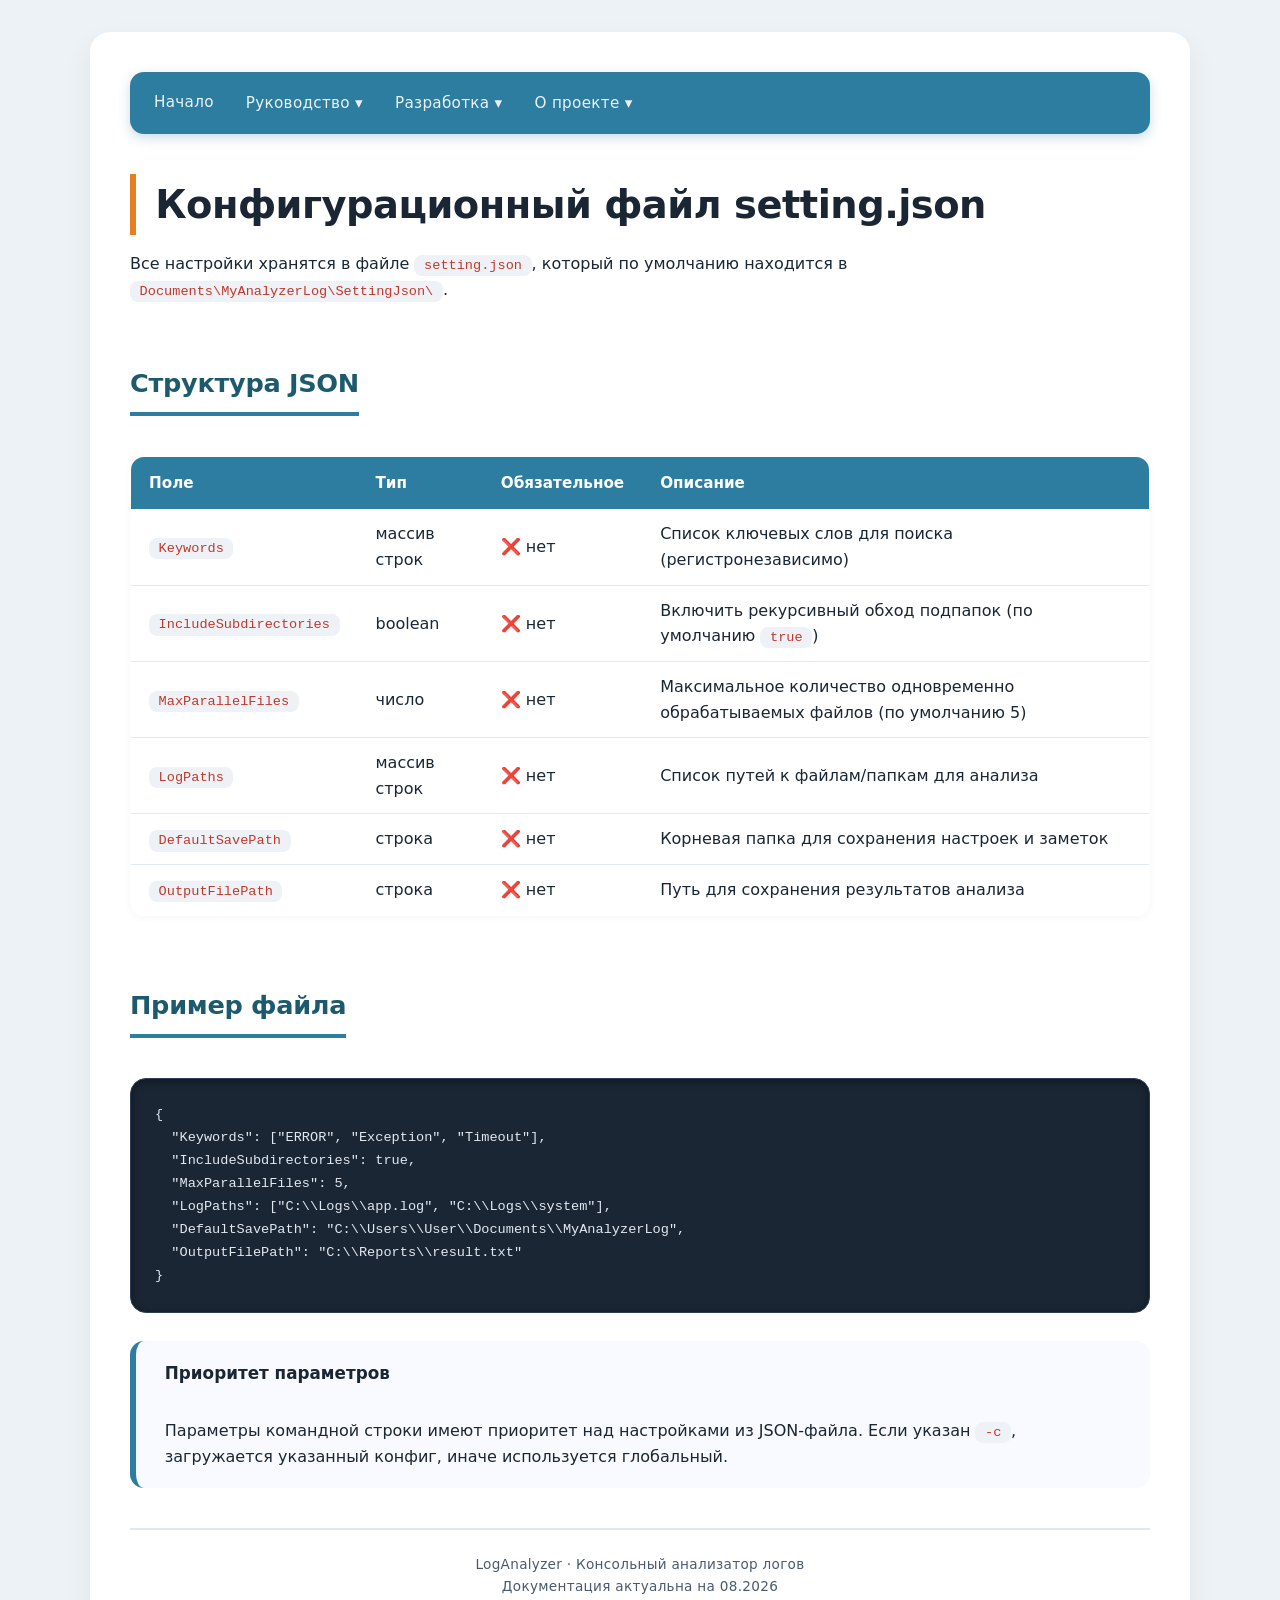
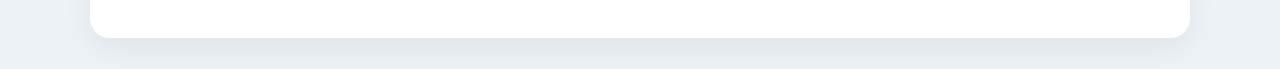
==== configuration.html @ 426ff7e9 "Добавлен веб-сайт в ветку gp-pages" ====
<!DOCTYPE html>
<html lang="ru">
<head>
    <meta charset="UTF-8">
    <meta name="viewport" content="width=device-width, initial-scale=1.0">
    <title>Конфигурация — LogAnalyzer</title>
    <link rel="stylesheet" href="styles.css">
</head>
<body>
<div class="container">
    <nav id="nav-placeholder"></nav>

    <h1>Конфигурационный файл setting.json</h1>
    <p>Все настройки хранятся в файле <code>setting.json</code>, который по умолчанию находится в <code>Documents\MyAnalyzerLog\SettingJson\</code>.</p>

    <h2>Структура JSON</h2>
    <table>
        <thead><tr><th>Поле</th><th>Тип</th><th>Обязательное</th><th>Описание</th></tr></thead>
        <tbody>
            <tr><td><code>Keywords</code></td><td>массив строк</td><td>❌ нет</td><td>Список ключевых слов для поиска (регистронезависимо)</td></tr>
            <tr><td><code>IncludeSubdirectories</code></td><td>boolean</td><td>❌ нет</td><td>Включить рекурсивный обход подпапок (по умолчанию <code>true</code>)</td></tr>
            <tr><td><code>MaxParallelFiles</code></td><td>число</td><td>❌ нет</td><td>Максимальное количество одновременно обрабатываемых файлов (по умолчанию 5)</td></tr>
            <tr><td><code>LogPaths</code></td><td>массив строк</td><td>❌ нет</td><td>Список путей к файлам/папкам для анализа</td></tr>
            <tr><td><code>DefaultSavePath</code></td><td>строка</td><td>❌ нет</td><td>Корневая папка для сохранения настроек и заметок</td></tr>
            <tr><td><code>OutputFilePath</code></td><td>строка</td><td>❌ нет</td><td>Путь для сохранения результатов анализа</td></tr>
        </tbody>
    </table>

    <h2>Пример файла</h2>
    <pre>{
  "Keywords": ["ERROR", "Exception", "Timeout"],
  "IncludeSubdirectories": true,
  "MaxParallelFiles": 5,
  "LogPaths": ["C:\\Logs\\app.log", "C:\\Logs\\system"],
  "DefaultSavePath": "C:\\Users\\User\\Documents\\MyAnalyzerLog",
  "OutputFilePath": "C:\\Reports\\result.txt"
}</pre>

    <div class="note">
        <strong>Приоритет параметров</strong><br>
        Параметры командной строки имеют приоритет над настройками из JSON-файла. Если указан <code>-c</code>, загружается указанный конфиг, иначе используется глобальный.
    </div>

    <div id="footer-placeholder"></div>
</div>
<script src="loadTopBottom.js"></script>
</body>
</html>
---- styles.css ----
/* ========================================
   БАЗОВЫЕ СТИЛИ
   ======================================== */
:root {
    --primary: #2c7da0;
    --primary-dark: #1e5a6e;
    --accent-orange: #e67e22;
    --accent-green: #27ae60;
    --accent-red: #c0392b;
    --bg-light: #f8faff;
    --text-dark: #1a2634;
    --text-muted: #4a5a6e;
    --border-light: #e2e8f0;
    --shadow-card: 0 12px 30px rgba(0, 0, 0, 0.06);
    --shadow-hover: 0 16px 40px rgba(44, 125, 160, 0.12);
}

body {
    font-family: 'Segoe UI', Roboto, system-ui, sans-serif;
    max-width: 1100px;
    margin: 2rem auto;
    padding: 0 20px;
    background-color: #edf2f7;
    color: var(--text-dark);
    line-height: 1.6;
}

.container {
    background: #ffffff;
    border-radius: 20px;
    box-shadow: var(--shadow-card);
    padding: 2.5rem;
    transition: box-shadow 0.3s ease;
}

/* ========================================
   НАВИГАЦИЯ
   ======================================== */
nav {
    background: var(--primary);
    padding: 0.6rem 1.5rem;
    border-radius: 14px;
    margin-bottom: 2.5rem;
    display: flex;
    gap: 2rem;
    flex-wrap: wrap;
    align-items: center;
    box-shadow: 0 4px 12px rgba(44, 125, 160, 0.25);
}

nav a {
    color: rgba(255, 255, 255, 0.9);
    text-decoration: none;
    font-weight: 500;
    padding: 0.5rem 0;
    border-bottom: 2px solid transparent;
    transition: all 0.2s;
    font-size: 0.95rem;
    letter-spacing: 0.3px;
}

nav a:hover {
    color: #ffffff;
    border-bottom-color: #ffffff;
    opacity: 1;
}

.dropbtn {
    cursor: pointer;
    color: rgba(255, 255, 255, 0.9);
    font-weight: 500;
    padding: 0.5rem 0;
}

.dropdown-content {
    display: none;
    position: absolute;
    background: #ffffff;
    min-width: 220px;
    border-radius: 12px;
    z-index: 100;
    padding: 0.5rem 0;
    box-shadow: 0 12px 30px rgba(0, 0, 0, 0.12);
    border: 1px solid var(--border-light);
}

.dropdown-content a {
    color: var(--text-dark);
    padding: 0.6rem 1.5rem;
    display: block;
    font-weight: 400;
    border-bottom: none;
}

.dropdown-content a:hover {
    background: var(--bg-light);
    color: var(--primary);
    border-bottom: none;
}

.dropdown:hover .dropdown-content {
    display: block;
}

/* ========================================
   ЗАГОЛОВКИ
   ======================================== */
h1 {
    font-size: 2.4rem;
    font-weight: 700;
    margin-top: 0;
    margin-bottom: 0.5rem;
    color: var(--text-dark);
    letter-spacing: -0.5px;
    border-left: 6px solid var(--accent-orange);
    padding-left: 1.2rem;
}

h2 {
    font-size: 1.6rem;
    font-weight: 600;
    margin-top: 2.8rem;
    margin-bottom: 1rem;
    color: var(--primary-dark);
    padding-bottom: 0.5rem;
    border-bottom: 4px solid var(--primary);
    display: inline-block;
    letter-spacing: -0.3px;
}

h3 {
    font-size: 1.2rem;
    font-weight: 600;
    color: var(--text-dark);
    margin: 1.5rem 0 0.5rem 0;
}

/* ========================================
   ТЕКСТ И ВЫДЕЛЕНИЯ
   ======================================== */
.lead {
    font-size: 1.2rem;
    font-weight: 400;
    color: var(--text-muted);
    border-left: 4px solid var(--primary);
    padding-left: 1.5rem;
    margin: 1.5rem 0;
    background: var(--bg-light);
    padding: 1rem 1.5rem;
    border-radius: 0 12px 12px 0;
}

.accent {
    color: var(--primary);
    font-weight: 700;
    border-bottom: 2px solid var(--accent-orange);
    padding-bottom: 1px;
}

.highlight {
    font-weight: 700;
    color: #ffffff;
    background: var(--primary);
    padding: 0.1rem 0.5rem;
    border-radius: 6px;
    font-size: 0.9em;
}

.text-success {
    color: var(--accent-green);
    font-weight: 600;
}

.text-warning {
    color: var(--accent-orange);
    font-weight: 600;
}

.text-danger {
    color: var(--accent-red);
    font-weight: 600;
}

/* Список с контрастными маркерами */
.feature-list {
    list-style: none;
    padding-left: 0;
}

.feature-list li {
    padding: 0.5rem 0 0.5rem 2.2rem;
    position: relative;
    font-weight: 450;
    border-bottom: 1px solid var(--bg-light);
}

.feature-list li::before {
    content: "";
    position: absolute;
    left: 0;
    top: 0.8rem;
    width: 14px;
    height: 14px;
    background: var(--primary);
    border-radius: 4px;
    transform: rotate(45deg);
    opacity: 0.7;
}

.feature-list li:last-child {
    border-bottom: none;
}

/* ========================================
   БЛОКИ (заметки, предупреждения)
   ======================================== */
.note {
    padding: 1.2rem 1.8rem;
    border-radius: 14px;
    margin: 1.8rem 0;
    border-left: 6px solid var(--primary);
    background: var(--bg-light);
    font-weight: 450;
}

.note-warning {
    border-left-color: var(--accent-orange);
    background: #fef9f0;
}

.note-success {
    border-left-color: var(--accent-green);
    background: #f0faf4;
}

.note-danger {
    border-left-color: var(--accent-red);
    background: #fdf0ee;
}

.note strong {
    color: var(--text-dark);
    font-size: 1.05rem;
    display: block;
    margin-bottom: 0.3rem;
}

/* ========================================
   КОД
   ======================================== */
code {
    background: #eef2f7;
    padding: 0.2rem 0.6rem;
    border-radius: 8px;
    font-family: 'Fira Code', 'Cascadia Code', monospace;
    font-size: 0.85em;
    color: var(--accent-red);
    font-weight: 500;
}

pre {
    background: #1a2634;
    color: #e2e8f0;
    padding: 1.5rem;
    border-radius: 16px;
    overflow-x: auto;
    font-family: 'Fira Code', monospace;
    font-size: 0.85rem;
    line-height: 1.7;
    margin: 1.5rem 0;
    box-shadow: inset 0 2px 8px rgba(0, 0, 0, 0.4);
    border: 1px solid #2d3e56;
}

.cmd-comment {
    color: #6a8ca0;
    font-style: italic;
}

.cmd-arg {
    color: #f4b942;
    font-weight: 600;
}

.cmd-flag {
    color: #7ec8e3;
    font-weight: 600;
}

/* ========================================
   ТАБЛИЦЫ
   ======================================== */
table {
    width: 100%;
    border-collapse: collapse;
    margin: 1.5rem 0;
    background: #ffffff;
    border-radius: 14px;
    overflow: hidden;
    box-shadow: 0 2px 8px rgba(0, 0, 0, 0.04);
    border: 1px solid var(--border-light);
}

th {
    background: var(--primary);
    color: #ffffff;
    font-weight: 600;
    padding: 14px 18px;
    text-align: left;
    font-size: 0.95rem;
}

td {
    padding: 12px 18px;
    border-bottom: 1px solid var(--border-light);
    background: #ffffff;
}

tr:hover td {
    background: var(--bg-light);
}

tr:last-child td {
    border-bottom: none;
}

/* ========================================
   КНОПКИ
   ======================================== */
.btn {
    background: var(--primary);
    color: white;
    border: none;
    padding: 10px 22px;
    border-radius: 10px;
    cursor: pointer;
    font-weight: 600;
    font-size: 0.95rem;
    transition: all 0.25s;
    box-shadow: 0 4px 8px rgba(44, 125, 160, 0.2);
    display: inline-block;
}

.btn:hover {
    background: var(--primary-dark);
    transform: translateY(-2px);
    box-shadow: 0 8px 18px rgba(44, 125, 160, 0.3);
}

.btn-small {
    padding: 5px 14px;
    font-size: 0.8rem;
}

.btn-success {
    background: var(--accent-green);
}

.btn-success:hover {
    background: #1e8449;
}

/* ========================================
   ССЫЛКИ
   ======================================== */
.doc-link {
    font-weight: 600;
    color: var(--primary);
    text-decoration: none;
    border-bottom: 3px solid transparent;
    transition: all 0.2s;
}

.doc-link:hover {
    border-bottom-color: var(--accent-orange);
    color: var(--primary-dark);
}

.nav-links {
    font-size: 1.05rem;
    line-height: 1.8;
}

/* ========================================
   ФУТЕР
   ======================================== */
footer {
    margin-top: 2.5rem;
    font-size: 0.85rem;
    color: var(--text-muted);
    text-align: center;
    border-top: 2px solid var(--border-light);
    padding-top: 1.5rem;
    letter-spacing: 0.3px;
}

/* ========================================
   АДАПТИВ (мобильные)
   ======================================== */
@media (max-width: 700px) {
    .container {
        padding: 1.5rem;
    }

    h1 {
        font-size: 1.8rem;
    }

    nav {
        flex-direction: column;
        align-items: stretch;
        gap: 0.2rem;
    }

    .menu-toggle {
        display: inline-block;
        cursor: pointer;
        font-size: 1.5rem;
        color: white;
        align-self: center;
    }

    nav > a,
    nav > .dropdown {
        display: none;
    }

    nav.responsive > a,
    nav.responsive > .dropdown {
        display: block;
        width: 100%;
    }

    .dropdown-content {
        position: static;
        box-shadow: none;
        border: none;
        background: rgba(255, 255, 255, 0.1);
    }

    .dropdown-content a {
        color: white;
    }

    .dropdown-content a:hover {
        background: rgba(255, 255, 255, 0.1);
    }

    th, td {
        padding: 10px;
    }

    pre {
        font-size: 0.75rem;
        padding: 1rem;
    }
}

/* ========================================
   ДОПОЛНИТЕЛЬНО: скрытый гамбургер (по умолчанию)
   ======================================== */
.menu-toggle {
    display: none;
}

/* Показываем гамбургер только на мобильных (уже через медиа-запрос) */
@media (max-width: 700px) {
    .menu-toggle {
        display: inline-block;
    }
}
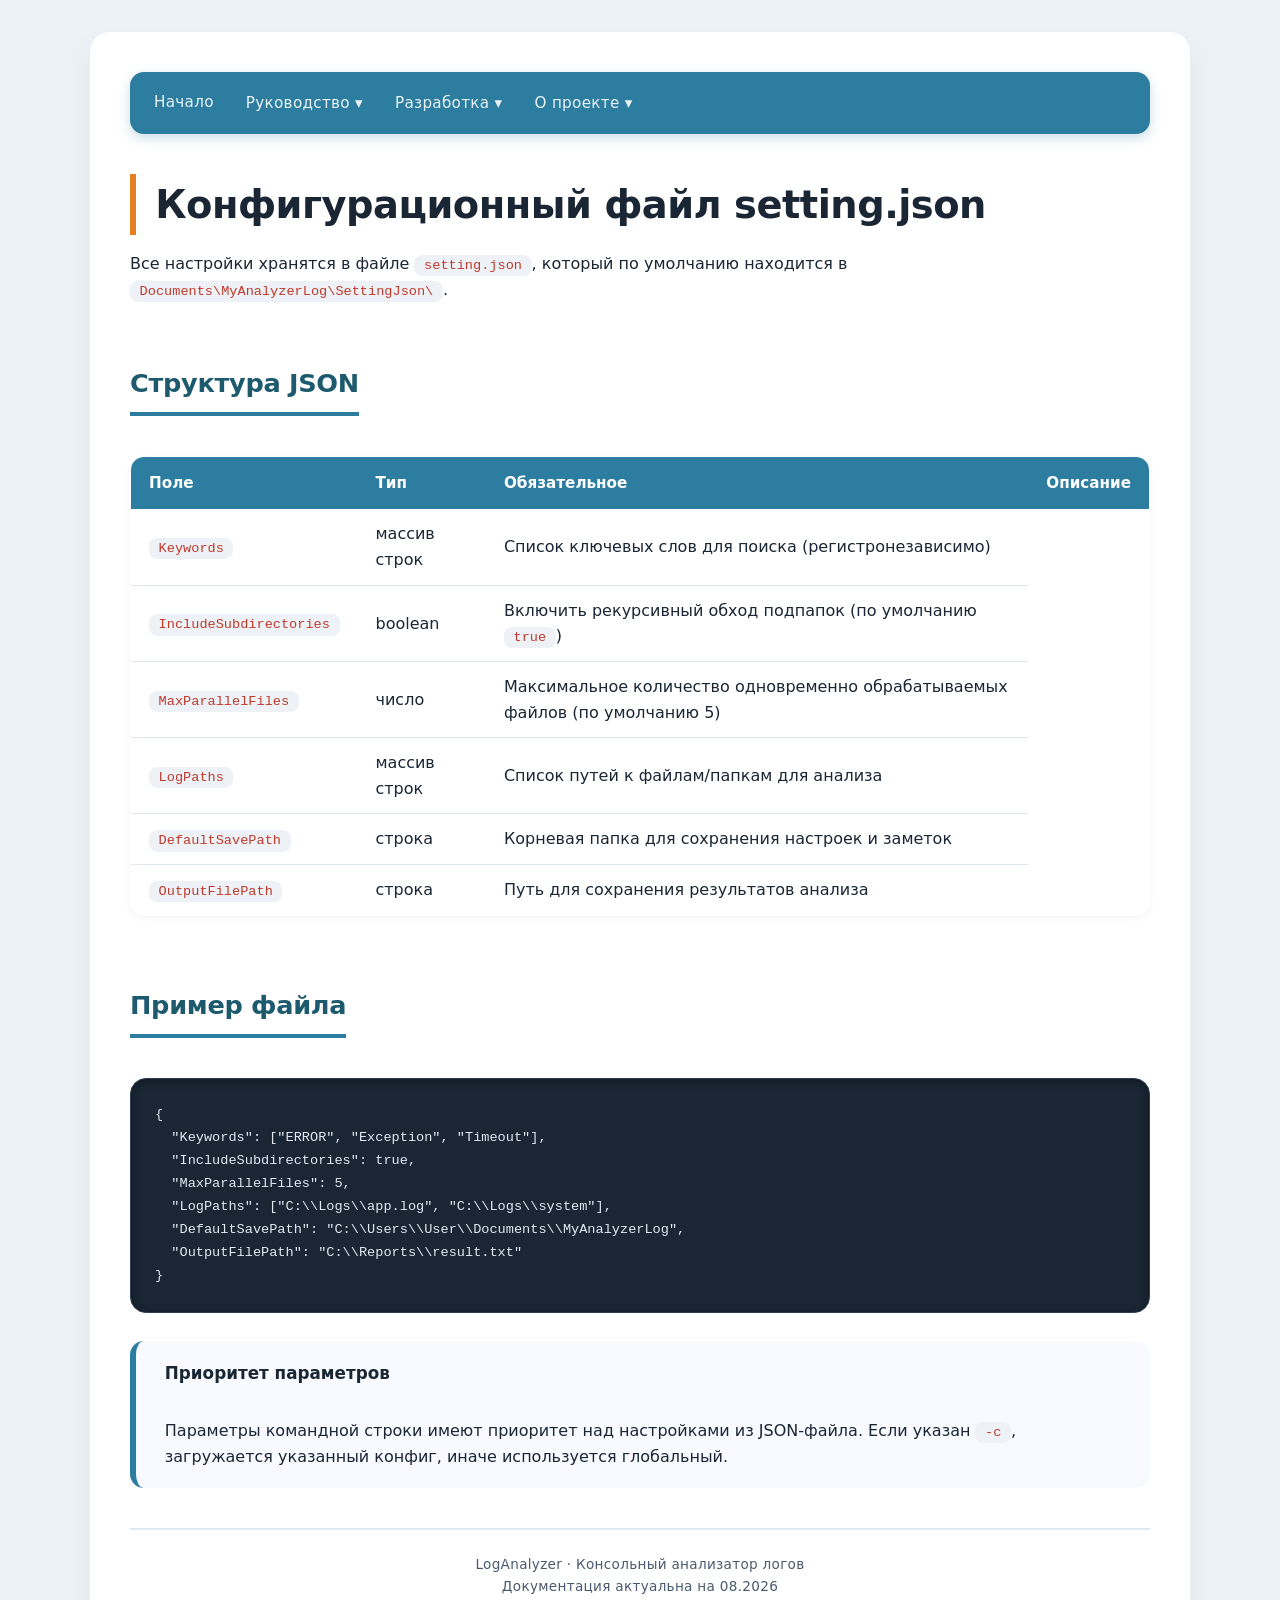
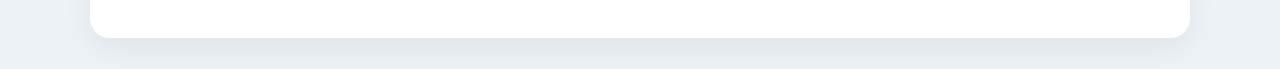
==== commit c30fa79d: "Update configuration.html" ====
--- a/configuration.html
+++ b/configuration.html
@@ -18,12 +18,12 @@
     <table>
         <thead><tr><th>Поле</th><th>Тип</th><th>Обязательное</th><th>Описание</th></tr></thead>
         <tbody>
-            <tr><td><code>Keywords</code></td><td>массив строк</td><td>❌ нет</td><td>Список ключевых слов для поиска (регистронезависимо)</td></tr>
-            <tr><td><code>IncludeSubdirectories</code></td><td>boolean</td><td>❌ нет</td><td>Включить рекурсивный обход подпапок (по умолчанию <code>true</code>)</td></tr>
-            <tr><td><code>MaxParallelFiles</code></td><td>число</td><td>❌ нет</td><td>Максимальное количество одновременно обрабатываемых файлов (по умолчанию 5)</td></tr>
-            <tr><td><code>LogPaths</code></td><td>массив строк</td><td>❌ нет</td><td>Список путей к файлам/папкам для анализа</td></tr>
-            <tr><td><code>DefaultSavePath</code></td><td>строка</td><td>❌ нет</td><td>Корневая папка для сохранения настроек и заметок</td></tr>
-            <tr><td><code>OutputFilePath</code></td><td>строка</td><td>❌ нет</td><td>Путь для сохранения результатов анализа</td></tr>
+            <tr><td><code>Keywords</code></td><td>массив строк</td><td>Список ключевых слов для поиска (регистронезависимо)</td></tr>
+            <tr><td><code>IncludeSubdirectories</code></td><td>boolean</td><td>Включить рекурсивный обход подпапок (по умолчанию <code>true</code>)</td></tr>
+            <tr><td><code>MaxParallelFiles</code></td><td>число</td><td>Максимальное количество одновременно обрабатываемых файлов (по умолчанию 5)</td></tr>
+            <tr><td><code>LogPaths</code></td><td>массив строк</td><td>Список путей к файлам/папкам для анализа</td></tr>
+            <tr><td><code>DefaultSavePath</code></td><td>строка</td><td>Корневая папка для сохранения настроек и заметок</td></tr>
+            <tr><td><code>OutputFilePath</code></td><td>строка</td><td>Путь для сохранения результатов анализа</td></tr>
         </tbody>
     </table>
 
@@ -46,4 +46,4 @@
 </div>
 <script src="loadTopBottom.js"></script>
 </body>
-</html>+</html>
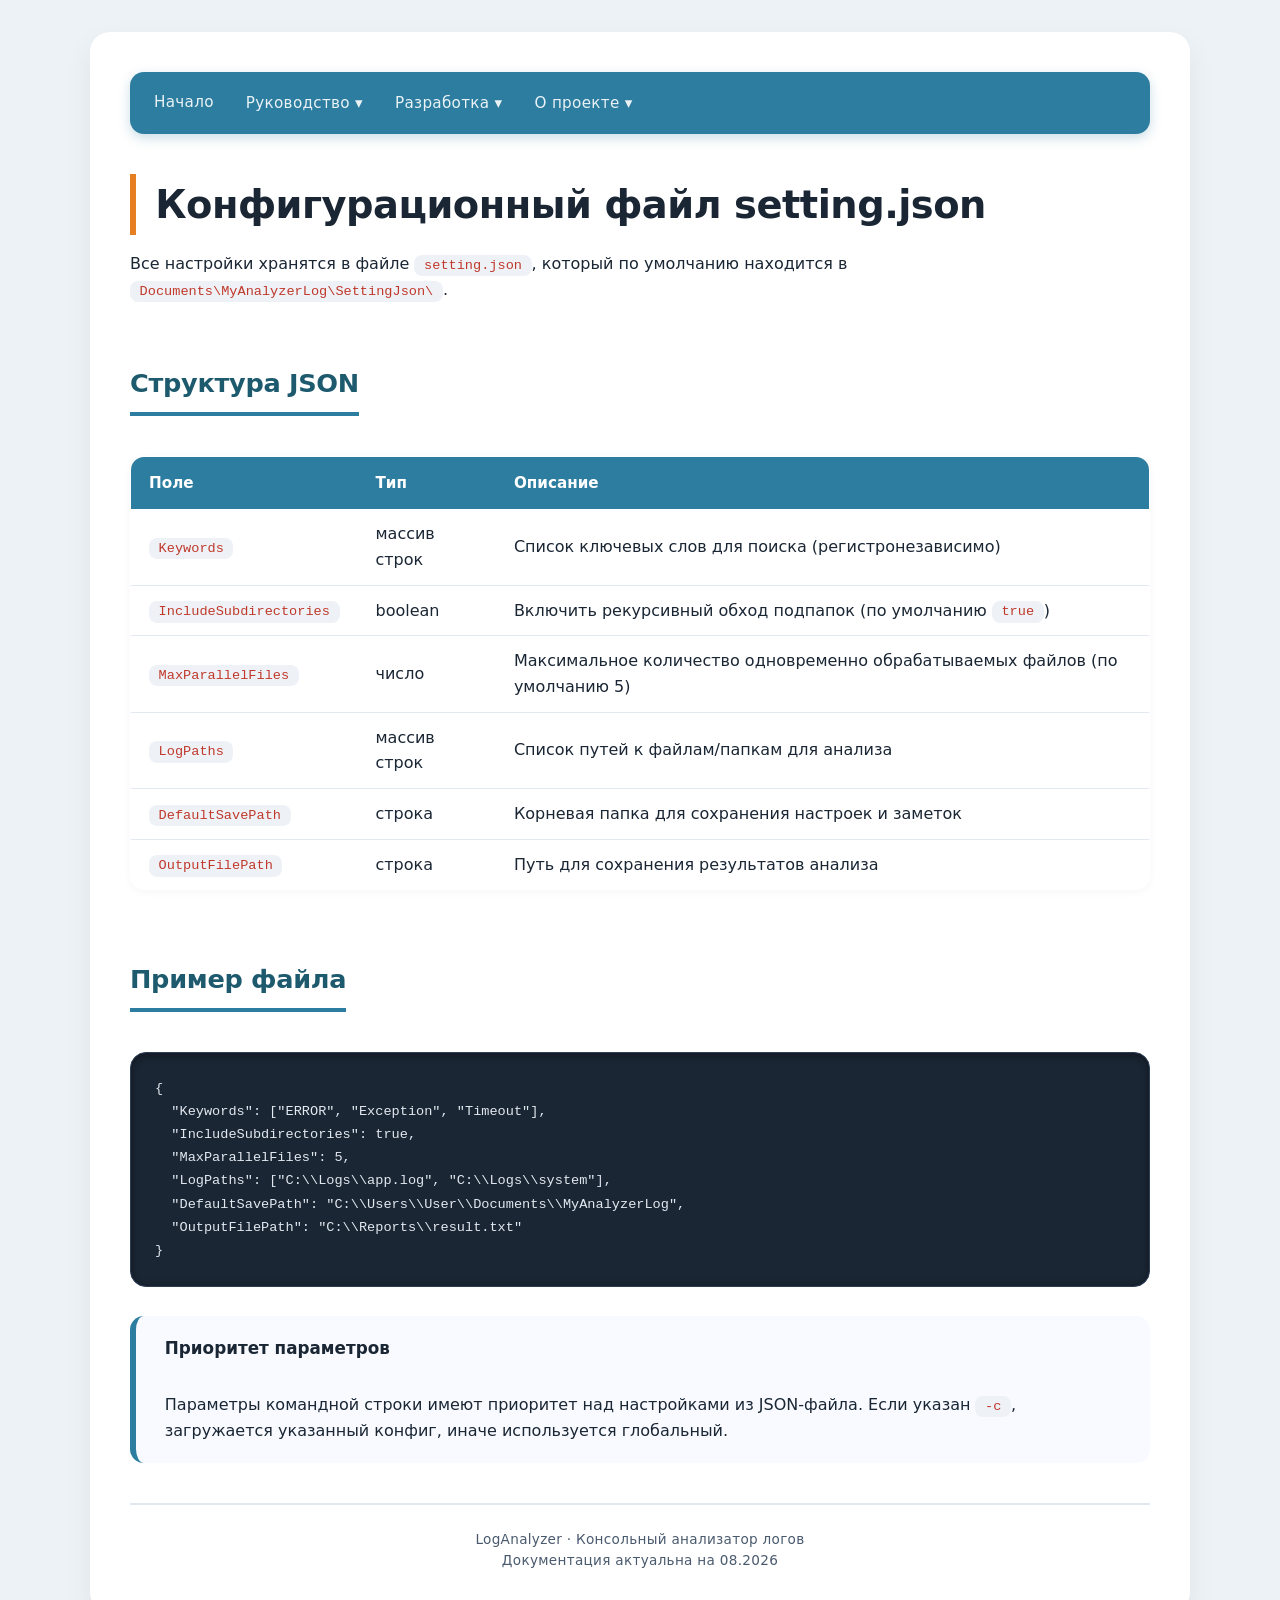
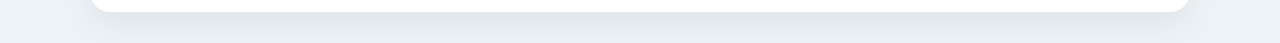
==== commit 7d0af62c: "Update configuration.html" ====
--- a/configuration.html
+++ b/configuration.html
@@ -16,7 +16,7 @@
 
     <h2>Структура JSON</h2>
     <table>
-        <thead><tr><th>Поле</th><th>Тип</th><th>Обязательное</th><th>Описание</th></tr></thead>
+        <thead><tr><th>Поле</th><th>Тип</th><th>Описание</th></tr></thead>
         <tbody>
             <tr><td><code>Keywords</code></td><td>массив строк</td><td>Список ключевых слов для поиска (регистронезависимо)</td></tr>
             <tr><td><code>IncludeSubdirectories</code></td><td>boolean</td><td>Включить рекурсивный обход подпапок (по умолчанию <code>true</code>)</td></tr>
